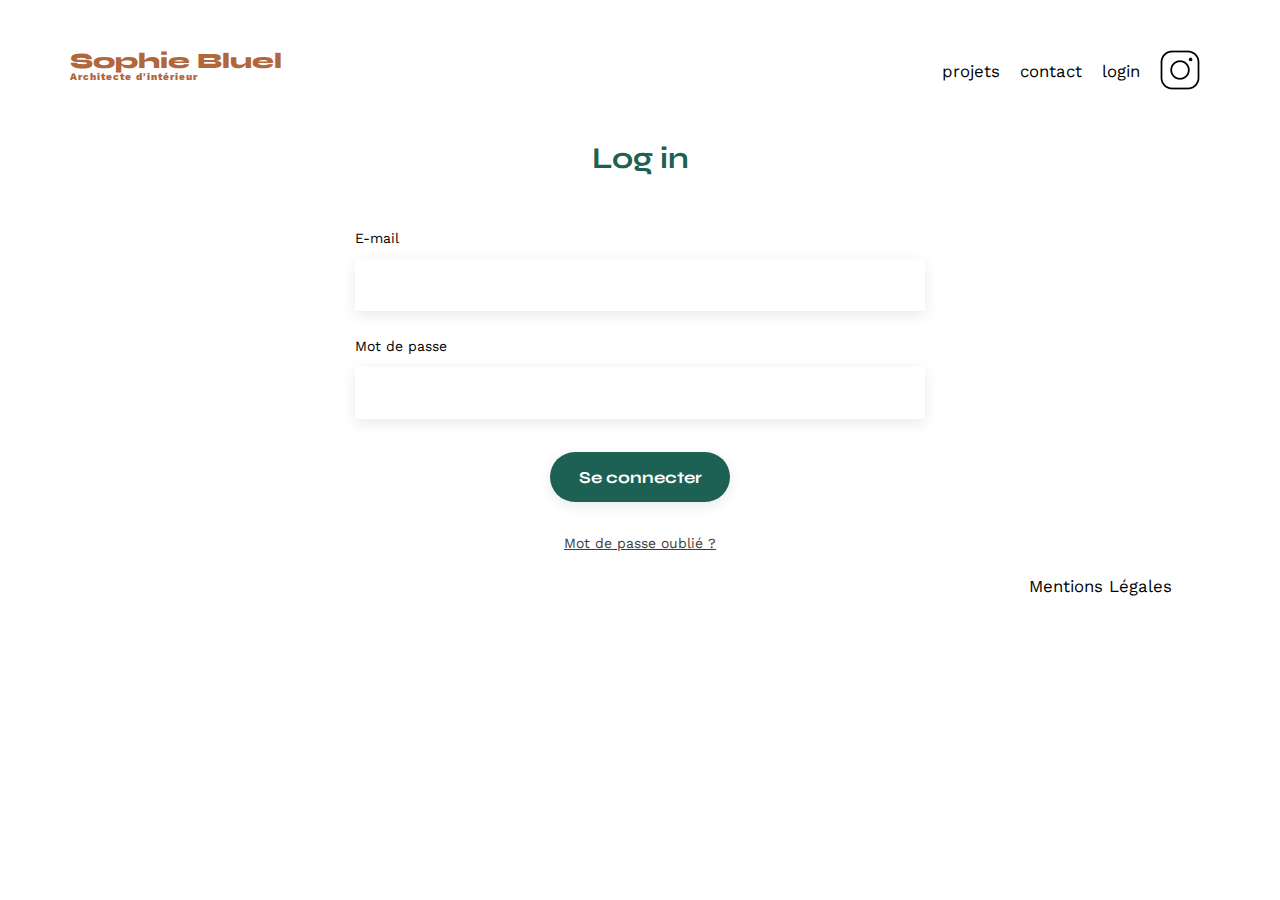
==== FrontEnd/login.html @ 5d4a765c "Major - Feat : Création de la page login html + Création du JavaScript pour la gestion du login" ====
<!DOCTYPE html>
<html lang="fr">
  <head>
    <meta charset="UTF-8" />
    <title>Sophie Bluel - Architecte d'intérieur</title>
    <meta name="viewport" content="width=device-width, initial-scale=1.0" />
    <link rel="preconnect" href="https://fonts.googleapis.com" />
    <link rel="preconnect" href="https://fonts.gstatic.com" crossorigin />
    <link href="https://fonts.googleapis.com/css2?family=Syne:wght@700;800&family=Work+Sans&display=swap" rel="stylesheet" />
    <meta name="description" content="" />
    <link rel="stylesheet" href="./assets/style.css" />
  </head>
  <body>
    <header>
      <h1>Sophie Bluel <span>Architecte d'intérieur</span></h1>
      <nav>
        <ul>
          <li>projets</li>
          <li>contact</li>
          <li>login</li>
          <li><img src="./assets/icons/instagram.png" alt="Instagram" /></li>
        </ul>
      </nav>
    </header>
    <main>
      <section id="login">
        <h2>Log in</h2>
        <form id="form" action="#" method="">
          <label for="email">E-mail</label>
          <input type="email" name="email" id="email" required />
          <label for="mdp">Mot de passe</label>
          <input type="password" name="mdp" id="mdp" required />
          <input type="submit" value="Se connecter" id="submit" />
          <a href="#">Mot de passe oublié ?</a>
        </form>
      </section>
    </main>

    <footer>
      <nav>
        <ul>
          <li>Mentions Légales</li>
        </ul>
      </nav>
    </footer>
    <script defer src="./scriptLogin.js"></script>
  </body>
</html>
---- FrontEnd/assets/style.css ----
/* http://meyerweb.com/eric/tools/css/reset/
   v2.0 | 20110126
   License: none (public domain)
*/

html,
body,
div,
span,
applet,
object,
iframe,
h1,
h2,
h3,
h4,
h5,
h6,
p,
blockquote,
pre,
a,
abbr,
acronym,
address,
big,
cite,
code,
del,
dfn,
em,
img,
ins,
kbd,
q,
s,
samp,
small,
strike,
strong,
sub,
sup,
tt,
var,
b,
u,
i,
center,
dl,
dt,
dd,
ol,
ul,
li,
fieldset,
form,
label,
legend,
table,
caption,
tbody,
tfoot,
thead,
tr,
th,
td,
article,
aside,
canvas,
details,
embed,
figure,
figcaption,
footer,
header,
hgroup,
menu,
nav,
output,
ruby,
section,
summary,
time,
mark,
audio,
video {
  margin: 0;
  padding: 0;
  border: 0;
  font-size: 100%;
  font: inherit;
  vertical-align: baseline;
}
/* HTML5 display-role reset for older browsers */
article,
aside,
details,
figcaption,
figure,
footer,
header,
hgroup,
menu,
nav,
section {
  display: block;
}
body {
  line-height: 1;
}
ol,
ul {
  list-style: none;
}
blockquote,
q {
  quotes: none;
}
blockquote:before,
blockquote:after,
q:before,
q:after {
  content: "";
  content: none;
}
table {
  border-collapse: collapse;
  border-spacing: 0;
}
/** end reset css**/
body {
  max-width: 1140px;
  margin: auto;
  font-family: "Work Sans";
  font-size: 14px;
}
header {
  display: flex;
  justify-content: space-between;
  margin: 50px 0;
}
section {
  margin: 50px 0;
}

h1 {
  display: flex;
  flex-direction: column;
  font-family: "Syne";
  font-size: 22px;
  font-weight: 800;
  color: #b1663c;
}

h1 > span {
  font-family: "Work Sans";
  font-size: 10px;
  letter-spacing: 0.1em;
}

h2 {
  font-family: "Syne";
  font-weight: 700;
  font-size: 30px;
  color: #1d6154;
}
nav ul {
  display: flex;
  align-items: center;
  list-style-type: none;
}
nav li {
  padding: 0 10px;
  font-size: 1.2em;
}

li:hover {
  color: #b1663c;
}
#introduction {
  display: flex;
  align-items: center;
}
#introduction figure {
  flex: 1;
}
#introduction img {
  display: block;
  margin: auto;
  width: 80%;
}

#introduction article {
  flex: 1;
}
#introduction h2 {
  margin-bottom: 1em;
}

#introduction p {
  margin-bottom: 0.5em;
}
#portfolio h2 {
  text-align: center;
  margin-bottom: 1em;
}

.filters {
  display: flex;
  flex-direction: row;
  justify-content: center;
  gap: 10px;
  margin: 50px;
}

/* Pour JS */
.hidden {
  display: none;
}

.filters_button {
  display: flex;
  align-items: center;

  height: 37px;
  gap: 0px;
  border-radius: 60px;
  border: 1.5px solid #1d6154;
  color: #1d6154;
  background-color: white;
  padding: 9px 15px;

  font-family: Syne;
  font-size: 16px;
  font-weight: 700;
  text-align: center;
}

.filters_button:focus {
  background-color: #1d6154;
  color: white;
}

.gallery {
  width: 100%;
  display: grid;
  grid-template-columns: 1fr 1fr 1fr;
  grid-column-gap: 20px;
  grid-row-gap: 20px;
}

.gallery img {
  width: 100%;
}
#contact,
#login {
  width: 50%;
  margin: auto;
}
#contact > *,
#login > * {
  text-align: center;
}
#contact h2,
#login h2 {
  margin-bottom: 20px;
}
#contact form,
#login form {
  text-align: left;
  margin-top: 30px;
  display: flex;
  flex-direction: column;
}

#contact input,
#login input {
  height: 50px;
  font-size: 1.2em;
  border: none;
  box-shadow: 0px 4px 14px rgba(0, 0, 0, 0.09);
}
#contact label,
#login label {
  margin: 2em 0 1em 0;
}
#contact textarea {
  border: none;
  box-shadow: 0px 4px 14px rgba(0, 0, 0, 0.09);
}

#login a {
  text-align: center;
  text-decoration: underline;
  color: #3d3d3d;
}

input[type="submit"] {
  font-family: "Syne";
  font-weight: 700;
  color: white;
  background-color: #1d6154;
  margin: 2em auto;
  width: 180px;
  text-align: center;
  border-radius: 60px;
}

footer nav ul {
  display: flex;
  justify-content: flex-end;
  margin: 2em;
}
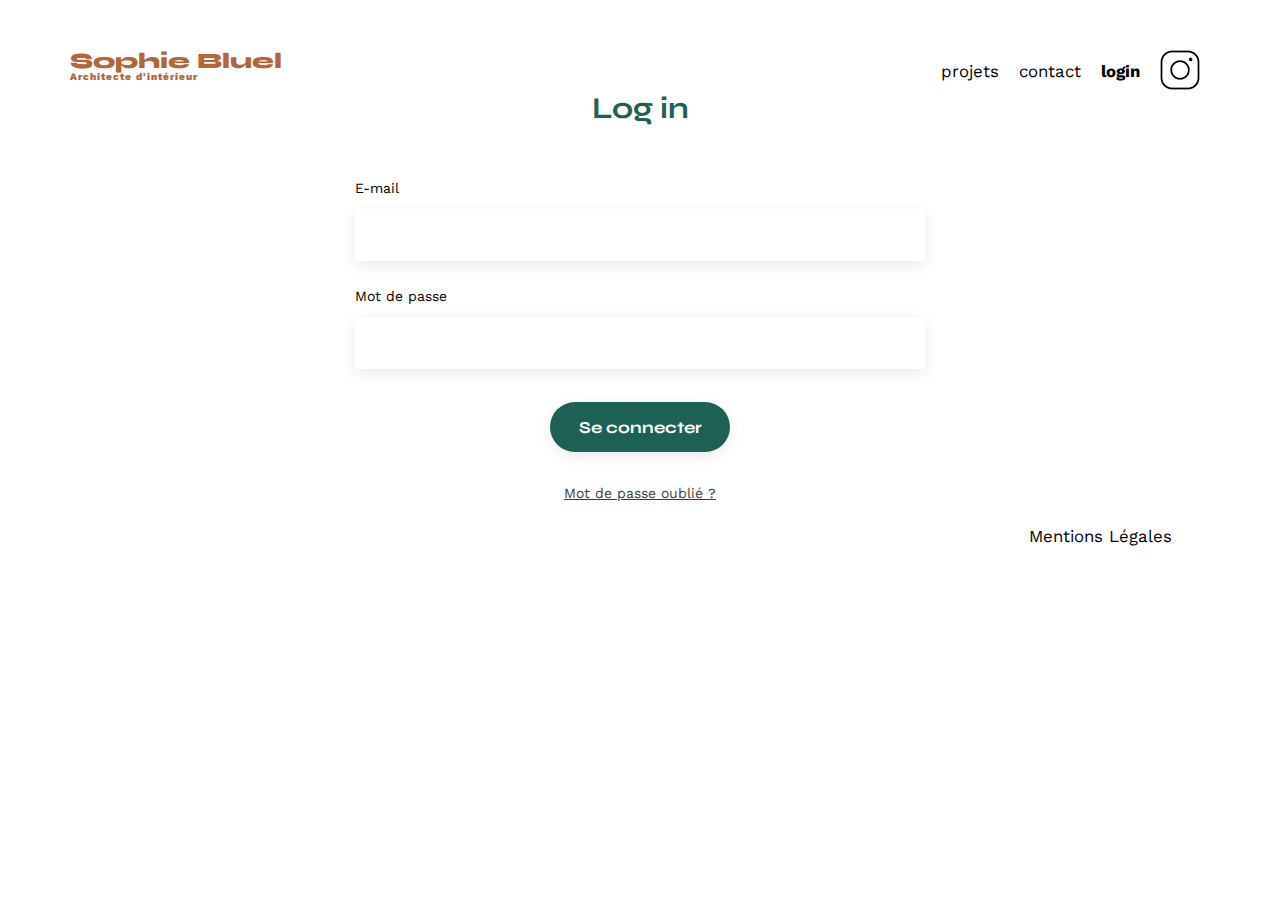
==== commit 68c5664c: "Major - Feat : Design de la modale + début du script lié. Refactor : Script javascript gérant le log" ====
--- a/FrontEnd/login.html
+++ b/FrontEnd/login.html
@@ -9,6 +9,7 @@
     <link href="https://fonts.googleapis.com/css2?family=Syne:wght@700;800&family=Work+Sans&display=swap" rel="stylesheet" />
     <meta name="description" content="" />
     <link rel="stylesheet" href="./assets/style.css" />
+    <link rel="stylesheet" href="./assets/style_login.css" />
   </head>
   <body>
     <header>
@@ -17,7 +18,7 @@
         <ul>
           <li>projets</li>
           <li>contact</li>
-          <li>login</li>
+          <li id="nav_login">login</li>
           <li><img src="./assets/icons/instagram.png" alt="Instagram" /></li>
         </ul>
       </nav>
@@ -25,7 +26,7 @@
     <main>
       <section id="login">
         <h2>Log in</h2>
-        <form id="form" action="#" method="">
+        <form id="form" action="#" method="post">
           <label for="email">E-mail</label>
           <input type="email" name="email" id="email" required />
           <label for="mdp">Mot de passe</label>
--- a/FrontEnd/assets/style.css
+++ b/FrontEnd/assets/style.css
@@ -134,7 +134,7 @@
   font-family: "Work Sans";
   font-size: 14px;
 }
-header {
+#header {
   display: flex;
   justify-content: space-between;
   margin: 50px 0;
@@ -173,6 +173,10 @@
   padding: 0 10px;
   font-size: 1.2em;
 }
+nav a {
+  text-decoration: none;
+  color: black;
+}
 
 li:hover {
   color: #b1663c;
@@ -201,6 +205,8 @@
   margin-bottom: 0.5em;
 }
 #portfolio h2 {
+  display: flex;
+  flex-direction: row;
   text-align: center;
   margin-bottom: 1em;
 }
@@ -215,7 +221,7 @@
 
 /* Pour JS */
 .hidden {
-  display: none;
+  display: none !important;
 }
 
 .filters_button {
@@ -252,47 +258,35 @@
 .gallery img {
   width: 100%;
 }
-#contact,
-#login {
+#contact {
   width: 50%;
   margin: auto;
 }
-#contact > *,
-#login > * {
+#contact > * {
   text-align: center;
 }
-#contact h2,
-#login h2 {
+#contact h2 {
   margin-bottom: 20px;
 }
-#contact form,
-#login form {
+#contact form {
   text-align: left;
   margin-top: 30px;
   display: flex;
   flex-direction: column;
 }
 
-#contact input,
-#login input {
+#contact input {
   height: 50px;
   font-size: 1.2em;
   border: none;
   box-shadow: 0px 4px 14px rgba(0, 0, 0, 0.09);
 }
-#contact label,
-#login label {
+#contact label {
   margin: 2em 0 1em 0;
 }
 #contact textarea {
   border: none;
   box-shadow: 0px 4px 14px rgba(0, 0, 0, 0.09);
-}
-
-#login a {
-  text-align: center;
-  text-decoration: underline;
-  color: #3d3d3d;
 }
 
 input[type="submit"] {
--- a/FrontEnd/assets/style_login.css
+++ b/FrontEnd/assets/style_login.css
@@ -0,0 +1,47 @@
+header {
+  display: flex;
+  flex-direction: row;
+  justify-content: space-between;
+  padding-top: 50px;
+}
+
+#nav_login {
+  font-weight: bold;
+}
+
+#login {
+  width: 50%;
+  margin: auto;
+}
+
+#login > * {
+  text-align: center;
+}
+
+#login h2 {
+  margin-bottom: 20px;
+}
+
+#login form {
+  text-align: left;
+  margin-top: 30px;
+  display: flex;
+  flex-direction: column;
+}
+
+#login input {
+  height: 50px;
+  font-size: 1.2em;
+  border: none;
+  box-shadow: 0px 4px 14px rgba(0, 0, 0, 0.09);
+}
+
+#login label {
+  margin: 2em 0 1em 0;
+}
+
+#login a {
+  text-align: center;
+  text-decoration: underline;
+  color: #3d3d3d;
+}
